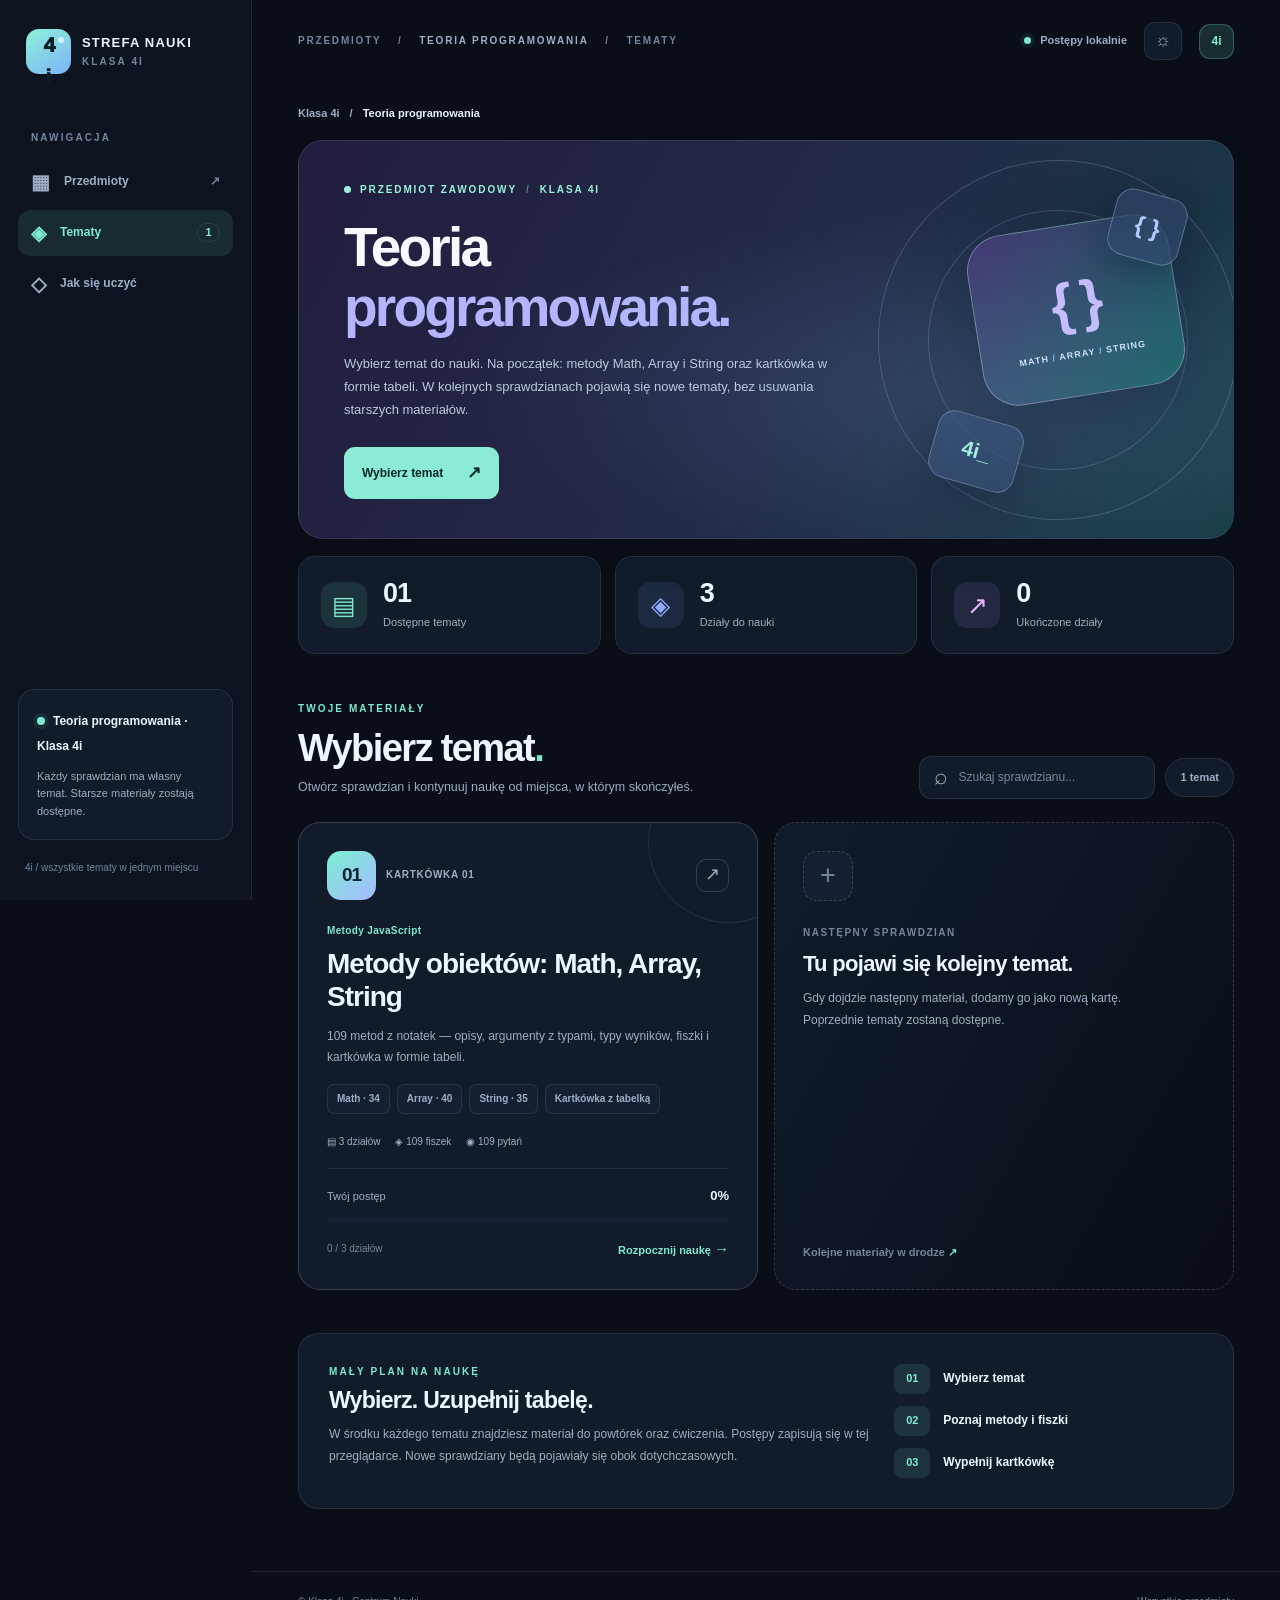
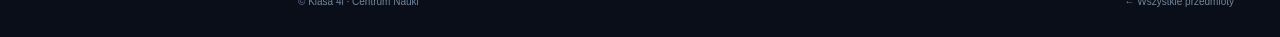
==== subjects/teoria-programowania/index.html @ 4101746d "Add files via upload" ====
<!doctype html>
<html lang="pl" data-theme="dark">
<head>
  <meta charset="utf-8">
  <meta name="viewport" content="width=device-width,initial-scale=1,viewport-fit=cover">
  <meta name="theme-color" content="#090e18">
  <meta name="description" content="Klasa 4i — Teoria programowania. Wybierz temat sprawdzianu, przerabiaj lekcje i ćwicz z fiszkami.">
  <meta property="og:title" content="Teoria programowania — Tematy · Klasa 4i">
  <link rel="icon" href="../../assets/icon.svg" type="image/svg+xml">
  <link rel="manifest" href="../../manifest.webmanifest">
  <link rel="stylesheet" href="../../css/portal.css">
  <link rel="stylesheet" href="css/topics.css">
  <script src="tematy.js" defer></script>
  <script src="js/topics.js" defer></script>
  <title>Teoria programowania — wybór tematu | Klasa 4i</title>
</head>
<body>
<a class="skip-link" href="#main">Przejdź do tematów</a>
<div class="shell">
  <aside class="sidebar" aria-label="Nawigacja">
    <a class="identity" href="../../index.html" aria-label="Klasa 4i — strona główna">
      <span class="identity-logo">4<span>i</span><span class="logo-spot"></span></span>
      <span class="identity-name">STREFA NAUKI<small>KLASA 4I</small></span>
    </a>
    <div class="nav-label">NAWIGACJA</div>
    <nav class="menu" aria-label="Menu przedmiotu">
      <a class="menu-link" href="../../index.html"><span aria-hidden="true">▦</span> Przedmioty <span class="nav-arrow" aria-hidden="true">↗</span></a>
      <a class="menu-link active" href="index.html" aria-current="page"><span aria-hidden="true">◈</span> Tematy <span class="menu-count" id="navTopicCount">1</span></a>
      <a class="menu-link" href="#jak-to-dziala"><span aria-hidden="true">◇</span> Jak się uczyć</a>
    </nav>
    <div class="sidebar-bottom">
      <div class="sidebar-note"><span class="status-dot"></span><strong>Teoria programowania · Klasa 4i</strong><p>Każdy sprawdzian ma własny temat. Starsze materiały zostają dostępne.</p></div>
      <span class="sidebar-copy">4i / wszystkie tematy w jednym miejscu</span>
    </div>
  </aside>
  <div class="main-col">
    <header class="topbar">
      <div class="top-path"><a href="../../index.html">PRZEDMIOTY</a> <span>/</span> <strong>TEORIA PROGRAMOWANIA</strong> <span>/</span> TEMATY</div>
      <div class="top-controls"><span class="live-indicator"><span></span> Postępy lokalnie</span><button id="themeToggle" class="icon-button" type="button" title="Zmień motyw" aria-label="Zmień motyw">☼</button><div class="top-avatar" aria-label="Klasa 4i">4i</div></div>
    </header>
    <main id="main" class="container topics-container">
      <nav class="breadcrumbs" aria-label="Ścieżka"><a href="../../index.html">Klasa 4i</a><span aria-hidden="true">/</span><span>Teoria programowania</span></nav>
      <section class="topics-hero" aria-labelledby="heroTitle">
        <div class="hero-info">
          <div class="topic-eyebrow"><span class="topic-pulse"></span> PRZEDMIOT ZAWODOWY <span class="hero-sep">/</span> KLASA 4I</div>
          <h1 id="heroTitle">Teoria<br><em>programowania.</em></h1>
          <p>Wybierz temat do nauki. Na początek: metody Math, Array i String oraz kartkówka w formie tabeli. W kolejnych sprawdzianach pojawią się nowe tematy, bez usuwania starszych materiałów.</p>
          <a class="hero-action" href="#tematy">Wybierz temat <span aria-hidden="true">↗</span></a>
        </div>
        <div class="topic-illustration" aria-hidden="true"><div class="topic-orbit orbit-a"></div><div class="topic-orbit orbit-b"></div><div class="topic-illustration-main">{ }<span>MATH <b>/</b> ARRAY <b>/</b> STRING</span></div><div class="topic-floating topic-floating-top">{ }</div><div class="topic-floating topic-floating-bottom">4i_</div></div>
      </section>
      <section class="topics-summary" aria-label="Podsumowanie materiałów">
        <div class="summary-cell"><span class="summary-icon">▤</span><div><strong id="topicTotal">1</strong><small>Dostępne tematy</small></div></div>
        <div class="summary-cell"><span class="summary-icon">◈</span><div><strong id="lessonTotal">3</strong><small>Działy do nauki</small></div></div>
        <div class="summary-cell"><span class="summary-icon">↗</span><div><strong id="completedTotal">0</strong><small>Ukończone działy</small></div></div>
      </section>
      <section id="tematy" class="topic-library" aria-labelledby="topicsTitle">
        <div class="topic-section-top">
          <div><div class="section-eyebrow">TWOJE MATERIAŁY</div><h2 id="topicsTitle">Wybierz temat<span class="heading-dot">.</span></h2><p>Otwórz sprawdzian i kontynuuj naukę od miejsca, w którym skończyłeś.</p></div>
          <div class="topics-tools"><label class="topic-search"><span aria-hidden="true">⌕</span><span class="sr-only">Wyszukaj temat</span><input type="search" id="topicSearch" autocomplete="off" placeholder="Szukaj sprawdzianu..." aria-label="Szukaj tematu"></label><span id="topicCount" class="topic-count">1 temat</span></div>
        </div>
        <div id="topicGrid" class="topic-grid" aria-live="polite"></div>
        <p id="topicEmpty" class="topic-empty" hidden>Nie znaleziono takiego tematu. Sprawdź pisownię lub wpisz inne słowo.</p>
      </section>
      <section id="jak-to-dziala" class="topic-help" aria-label="Jak korzystać"><div><div class="section-eyebrow">MAŁY PLAN NA NAUKĘ</div><h2>Wybierz. Uzupełnij tabelę.</h2><p>W środku każdego tematu znajdziesz materiał do powtórek oraz ćwiczenia. Postępy zapisują się w tej przeglądarce. Nowe sprawdziany będą pojawiały się obok dotychczasowych.</p></div><div class="topic-steps"><span><b>01</b> Wybierz temat</span><span><b>02</b> Poznaj metody i fiszki</span><span><b>03</b> Wypełnij kartkówkę</span></div></section>
    </main>
    <footer class="footer"><span>© Klasa 4i · Centrum Nauki</span><span><a href="../../index.html">← Wszystkie przedmioty</a></span></footer>
  </div>
</div>
<noscript><p class="topics-noscript">Aby zobaczyć tematy, włącz JavaScript w przeglądarce.</p></noscript>
</body>
</html>
---- css/portal.css ----
:root{color-scheme:dark;--bg:#090e18;--sidebar:#0d1420;--panel:#111b2a;--panel2:#142032;--border:#ffffff16;--strong-border:#ffffff27;--text:#edf6ff;--muted:#9daec5;--quiet:#73869e;--mint:#7ee9cd;--blue:#91a9ff;--ink:#091c1a;--shadow:0 24px 60px #00000028}
[data-theme=light]{color-scheme:light;--bg:#f4f8fc;--sidebar:#fff;--panel:#fff;--panel2:#f4f7fc;--border:#1d3e561a;--strong-border:#1d3e5633;--text:#19283c;--muted:#64758a;--quiet:#7b8da0;--mint:#087e68;--blue:#556ccb;--ink:#fff;--shadow:0 20px 55px #35577918}
*{box-sizing:border-box}html{scroll-behavior:smooth}body{margin:0;font-family:Inter,ui-sans-serif,-apple-system,BlinkMacSystemFont,"Segoe UI",sans-serif;background:var(--bg);color:var(--text);line-height:1.55}a{color:inherit;text-decoration:none}button,input{font:inherit}button{cursor:pointer}button:focus-visible,a:focus-visible,input:focus-visible{outline:3px solid var(--mint);outline-offset:3px}::selection{background:#63dbb26b}.sr-only{position:absolute;width:1px;height:1px;margin:-1px;padding:0;overflow:hidden;clip:rect(0 0 0 0);white-space:nowrap;border:0}.skip-link{position:absolute;left:10px;top:-100px;z-index:200;background:var(--mint);color:var(--ink);padding:10px;border-radius:9px}.skip-link:focus{top:10px}
.shell{min-height:100vh}.sidebar{position:fixed;z-index:20;left:0;top:0;bottom:0;width:252px;display:flex;flex-direction:column;padding:29px 18px 25px;background:var(--sidebar);border-right:1px solid var(--border)}.identity{display:flex;gap:11px;align-items:center;padding:0 8px 30px}.identity-logo{height:45px;width:45px;background:linear-gradient(145deg,#8df2d8,#7db3f7);display:grid;place-items:center;position:relative;border-radius:13px;color:#0a1d25;font-size:21px;font-weight:950;letter-spacing:-1.7px;flex-shrink:0}.identity-logo>span:first-child{font-size:20px;margin-left:-2px}.logo-spot{position:absolute;width:6px;height:6px;border-radius:50%;right:7px;top:8px;background:#ffffffad}.identity-name{font-size:13px;font-weight:900;line-height:1.2;letter-spacing:1.2px}.identity-name small{display:block;margin-top:6px;font-size:10px;font-weight:780;color:var(--quiet);letter-spacing:2.1px}.nav-label,.section-eyebrow{color:var(--quiet);font-size:10px;font-weight:850;letter-spacing:2.1px}.nav-label{margin:26px 13px 13px}.menu{display:grid;gap:5px}.menu-link{display:flex;gap:14px;align-items:center;padding:13px;border-radius:12px;font-size:12px;font-weight:750;color:var(--muted);transition:background .15s,color .15s}.menu-link>span:first-child{font-size:20px;line-height:1}.menu-link:hover{background:var(--panel2);color:var(--text)}.menu-link.active{background:#74e5cb1a;color:var(--mint)}.menu-count{margin-left:auto;font-size:11px;border:1px solid var(--border);border-radius:99px;min-width:23px;text-align:center}.sidebar-bottom{margin-top:auto}.sidebar-note{border-radius:16px;border:1px solid var(--border);padding:18px;background:var(--panel)}.status-dot{width:8px;height:8px;border-radius:50%;background:var(--mint);display:inline-block;margin-right:8px;box-shadow:0 0 0 4px #65e2bf15}.sidebar-note strong{font-size:12px}.sidebar-note p{font-size:11px;line-height:1.6;color:var(--muted);margin:10px 0 0}.sidebar-copy{display:block;font-size:10px;color:var(--quiet);padding:20px 7px 0}.main-col{margin-left:252px;min-height:100vh;display:flex;flex-direction:column}.topbar{height:82px;display:flex;align-items:center;justify-content:space-between;gap:16px;padding:0 46px;max-width:1670px;width:100%;margin:0 auto}.top-path{font-size:10px;letter-spacing:1.8px;color:var(--quiet);font-weight:800}.top-path span{padding:0 12px;color:var(--quiet)}.top-path strong{color:var(--muted)}.top-controls{display:flex;align-items:center;gap:17px}.live-indicator{display:flex;align-items:center;gap:9px;font-size:11px;color:var(--muted);font-weight:650}.live-indicator>span{width:7px;height:7px;background:var(--mint);border-radius:100%;box-shadow:0 0 0 4px #65e2bf14}.icon-button{height:38px;width:38px;border:1px solid var(--border);border-radius:11px;background:var(--panel);color:var(--muted);font-size:18px}.icon-button:hover{color:var(--text);border-color:var(--strong-border)}.top-avatar{height:35px;width:35px;border-radius:11px;display:grid;place-items:center;background:#79e5c326;border:1px solid #79e5c344;color:var(--mint);font-size:12px;font-weight:900}.container{width:100%;max-width:1670px;padding:10px 46px 75px;margin:0 auto;flex:1}.welcome{min-height:352px;position:relative;overflow:hidden;display:grid;grid-template-columns:1.2fr .85fr;gap:12px;border:1px solid #b0c5e324;border-radius:25px;background:linear-gradient(115deg,#142736 0%,#17283e 54%,#292d54 100%);box-shadow:0 15px 45px #00000010}.welcome:before{content:'';position:absolute;inset:0;pointer-events:none;background:radial-gradient(ellipse at 76% 70%,#88a7f123,transparent 47%)}.welcome-copy{position:relative;z-index:2;padding:45px 48px 43px}.eyebrow{color:#9df6de;font-size:10px;font-weight:850;letter-spacing:2.3px;display:flex;gap:9px;align-items:center}.eyebrow-dash{height:6px;width:6px;border-radius:50%;background:#98f4dc}.eyebrow-version{color:#a0aec9a8}.welcome h1{font-size:clamp(42px,5vw,68px);line-height:1.06;letter-spacing:-3.6px;margin:18px 0 16px;font-weight:900;color:#f4faff}.welcome h1>span:first-child{color:#9df2d9}.wave{color:#95b1fc;font-size:.5em;vertical-align:top;display:inline-block;transform:rotate(-14deg);margin-left:1px}.welcome p{font-size:14px;color:#b7c8da;max-width:455px;line-height:1.8;margin:0 0 27px}.primary-link{padding:13px 18px;display:inline-flex;gap:18px;align-items:center;border-radius:11px;background:#8cebd3;color:#092521;font-size:12px;font-weight:850;transition:transform .15s,background .15s}.primary-link:hover{transform:translateY(-2px);background:#b1f8e4}.primary-link span{font-size:18px}.welcome-art{position:relative;min-height:280px}.art-orbit{position:absolute;border:1px solid #c9e0ff2d;border-radius:50%;left:50%;top:50%;transform:translate(-50%,-50%) rotate(-18deg)}.orbit-one{width:385px;height:385px}.orbit-two{width:275px;height:275px}.art-tile{position:absolute;display:grid;place-items:center;border:1px solid #d8e2ff38;box-shadow:0 26px 50px #06122052;backdrop-filter:blur(12px);font-weight:900}.tile-mid{width:181px;height:181px;left:40%;top:18%;border-radius:38px;transform:rotate(-12deg);background:linear-gradient(135deg,#1a5b62bb,#393c77dd);font-size:73px;letter-spacing:-12px;color:#adffdf}.tile-mid span{color:#adc5fe}.tile-top{height:73px;width:90px;right:15%;top:12%;background:#28415ec9;border-radius:22px;transform:rotate(13deg);color:#9abafa;font-size:25px}.tile-bottom{height:86px;width:111px;left:15%;bottom:17%;background:#25365dcf;border-radius:22px;transform:rotate(18deg);color:#abf6df;font-size:27px}.art-spark{position:absolute;color:#a8fbdc}.spark-one{right:13%;bottom:21%;font-size:32px}.spark-two{left:12%;top:15%;font-size:22px;color:#b1c2ff}.overview{display:grid;grid-template-columns:repeat(3,minmax(0,1fr));gap:14px;margin-top:19px}.overview-card{display:flex;gap:17px;align-items:center;min-height:100px;background:var(--panel);border:1px solid var(--border);border-radius:17px;padding:18px 22px}.overview-icon{height:46px;width:46px;display:grid;place-items:center;font-size:25px;font-weight:750;border-radius:12px;flex-shrink:0}.icon-1{color:var(--mint);background:#66e3c41b}.icon-2{color:var(--blue);background:#8b9ffe1a}.icon-3{color:#e8b9ff;background:#c79afe19}.overview-card strong{display:block;font-size:27px;font-weight:900;line-height:1.1;letter-spacing:-1px}.overview-card small{display:block;color:var(--muted);font-size:11px;margin-top:7px}.subjects-section{padding-top:54px;scroll-margin-top:22px}.section-top{display:flex;gap:20px;align-items:flex-end;justify-content:space-between;margin-bottom:24px}.section-eyebrow{color:var(--mint)}.section-top h2,.help h2{font-size:clamp(27px,2.7vw,35px);font-weight:880;line-height:1.2;letter-spacing:-1.4px;margin:9px 0 8px}.heading-dot{color:var(--mint)}.section-top p{color:var(--muted);margin:0;font-size:13px}.section-tools{display:flex;align-items:center;gap:11px}.search-box{display:flex;align-items:center;gap:8px;border:1px solid var(--border);background:var(--panel);border-radius:12px;padding:0 13px;height:43px;min-width:242px}.search-box:focus-within{border-color:var(--mint)}.search-box>span:not(.sr-only){font-size:24px;color:var(--muted);line-height:1}.search-box input{width:100%;background:transparent;border:0;outline:0;color:var(--text);font-size:12px}.search-box input:focus-visible{outline:0}.search-box input::placeholder{color:var(--quiet)}.count-pill{white-space:nowrap;font-size:11px;font-weight:780;color:var(--muted);padding:10px 13px;background:var(--panel);border:1px solid var(--border);border-radius:99px}.subjects-grid{display:grid;grid-template-columns:repeat(2,minmax(0,1fr));gap:17px}.subject-card{border:1px solid var(--strong-border);background:var(--panel);padding:27px;min-height:350px;border-radius:21px;display:flex;flex-direction:column;transition:transform .18s,border-color .18s,box-shadow .18s;position:relative;overflow:hidden}.subject-card:before{content:'';position:absolute;height:110px;width:110px;right:-38px;top:-45px;border:1px solid #69ead62d;border-radius:50%;pointer-events:none}.subject-card:hover{transform:translateY(-3px);border-color:var(--mint);box-shadow:var(--shadow)}.subject-head{display:flex;align-items:center;gap:11px}.subject-icon{height:51px;width:53px;display:grid;place-items:center;border-radius:15px;background:linear-gradient(135deg,#72eed4,#a5b9ff);font-size:20px;font-weight:950;color:#0d2230;letter-spacing:-2px}.subject-type{font-size:10px;color:var(--muted);font-weight:800;letter-spacing:.3px}.subject-arrow{margin-left:auto;width:30px;height:30px;display:grid;place-items:center;border:1px solid var(--strong-border);border-radius:10px;font-size:17px;color:var(--muted);transition:background .15s}.subject-card:hover .subject-arrow{color:var(--ink);background:var(--mint)}.subject-card h3{font-size:23px;letter-spacing:-.8px;line-height:1.25;margin:20px 0 8px}.subject-desc{font-size:12px;line-height:1.7;max-width:520px;color:var(--muted);margin:0 0 18px}.subject-tags{display:flex;flex-wrap:wrap;gap:7px}.subject-tags span{padding:5px 9px;border:1px solid var(--border);border-radius:6px;color:var(--muted);font-size:10px;font-weight:730;background:var(--panel2)}.subject-break{height:1px;background:var(--border);margin:auto 0 16px;margin-top:28px}.subject-progress{display:flex;align-items:center;justify-content:space-between;font-size:11px;color:var(--muted)}.subject-progress strong{color:var(--text);font-size:13px}.subject-meter{height:6px;background:var(--panel2);border-radius:8px;overflow:hidden;margin:12px 0}.subject-meter span{display:block;height:100%;background:linear-gradient(90deg,var(--mint),var(--blue));border-radius:8px}.subject-foot{display:flex;justify-content:space-between;align-items:center;gap:8px;color:var(--quiet);font-size:10px}.subject-open{color:var(--mint);font-size:11px;font-weight:850;white-space:nowrap}.subject-open span{font-size:15px}.coming-card{border:1px dashed var(--strong-border);background:linear-gradient(115deg,var(--panel),var(--bg));padding:27px;min-height:350px;border-radius:21px;display:flex;align-items:flex-start;flex-direction:column}.coming-plus{height:52px;width:52px;border-radius:15px;display:grid;place-items:center;background:var(--panel2);border:1px dashed var(--strong-border);font-size:29px;color:var(--quiet);font-weight:200}.coming-pill{font-size:9px;letter-spacing:1.7px;color:var(--quiet);font-weight:850;margin-top:22px}.coming-card h3{font-size:21px;letter-spacing:-.7px;margin:9px 0 7px}.coming-card p{color:var(--muted);font-size:12px;line-height:1.8;max-width:310px;margin:0}.coming-bottom{font-size:11px;color:var(--quiet);font-weight:750;margin-top:auto;display:flex;gap:13px;align-items:center}.coming-dashes{letter-spacing:2px;color:var(--mint)}.empty-search{border-radius:15px;padding:25px;border:1px solid var(--border);color:var(--muted);font-size:13px}.help{border:1px solid var(--border);border-radius:19px;display:grid;grid-template-columns:1.25fr .85fr;gap:20px;margin-top:42px;padding:30px;background:var(--panel)}.help h2{font-size:23px;margin-top:8px}.help h2 span{color:var(--mint)}.help p{font-size:12px;color:var(--muted);max-width:550px;margin:8px 0 0;line-height:1.85}.help-steps{display:grid;align-content:center;gap:13px}.help-steps>div{display:flex;align-items:center;gap:14px;font-size:12px;font-weight:700}.help-steps b{height:29px;width:34px;border-radius:7px;background:#7defd21b;display:grid;place-items:center;color:var(--mint);font-size:11px}.footer{max-width:1670px;width:100%;margin:0 auto;padding:22px 46px 28px;border-top:1px solid var(--border);color:var(--quiet);font-size:10px;display:flex;justify-content:space-between;gap:15px}
@media(max-width:1150px){.sidebar{width:214px}.main-col{margin-left:214px}.container{padding-left:28px;padding-right:28px}.topbar,.footer{padding-left:28px;padding-right:28px}.welcome-copy{padding:40px 35px}.welcome-art{transform:scale(.9);transform-origin:center}.subject-card,.coming-card{padding:22px}.subject-foot{flex-wrap:wrap}}
@media(max-width:820px){.sidebar{position:static;width:auto;height:auto;padding:14px 23px;border-right:0;border-bottom:1px solid var(--border)}.identity{padding:0}.identity-logo{height:40px;width:40px}.nav-label,.menu,.sidebar-bottom{display:none}.main-col{margin-left:0}.topbar{height:60px;padding:0 22px}.container{padding:15px 22px 56px}.welcome{min-height:300px}.welcome-copy{padding:33px}.welcome-art{transform:scale(.77)}.overview-card{padding:13px;min-height:90px}.overview-icon{width:38px;height:38px}.subjects-section{padding-top:39px}.footer{padding:18px 22px}}
@media(max-width:650px){.top-path{font-size:9px}.live-indicator{display:none}.welcome{display:block;min-height:315px}.welcome-copy{padding:35px 25px;max-width:430px}.welcome h1{font-size:51px}.welcome p{font-size:13px;position:relative;z-index:3}.welcome-art{position:absolute;right:-125px;top:15px;height:290px;width:290px;opacity:.24;transform:scale(.7)}.overview{grid-template-columns:repeat(3,minmax(0,1fr));gap:8px;margin-top:11px}.overview-card{display:block;padding:12px;min-height:116px}.overview-icon{width:31px;height:31px;font-size:19px;margin-bottom:8px}.overview-card strong{font-size:22px}.overview-card small{font-size:10px;line-height:1.35}.section-top{display:block}.section-tools{margin-top:21px}.search-box{flex:1;min-width:0}.subjects-grid{grid-template-columns:1fr}.subject-card,.coming-card{min-height:320px}.help{grid-template-columns:1fr;padding:23px}.help-steps{grid-template-columns:1fr;gap:9px}.footer{display:block}.footer span{display:block;margin:6px 0}}
@media(max-width:380px){.container{padding-left:14px;padding-right:14px}.topbar{padding:0 14px}.welcome-copy{padding:28px 20px}.welcome h1{font-size:46px}.overview-card{padding:9px}.count-pill{display:none}}
@media(prefers-reduced-motion:reduce){html{scroll-behavior:auto}*,*::before,*::after{animation-duration:.01ms!important;transition-duration:.01ms!important}}

/* Drugi przedmiot — osobny akcent bez zmian w starym kursie */
.subject-violet .subject-icon{background:linear-gradient(140deg,#bab0ff,#76decc)}
.subject-violet:before{border-color:#a6a2ff36}
.subject-violet:hover{border-color:#aaa6ff}
.subject-violet .subject-open{color:#b9b2ff}
.subject-violet .subject-meter span{background:linear-gradient(90deg,#b9abff,#8be9d4)}
---- subjects/teoria-programowania/css/topics.css ----
/* Widok tematów przedmiotu — dziedziczy tokeny kolorów z css/portal.css */
.topbar a{color:inherit}.topbar a:hover{color:var(--mint)}
.topics-container{padding-bottom:62px}
.breadcrumbs{display:flex;gap:10px;align-items:center;min-height:35px;margin:4px 0 9px;color:var(--muted);font-size:11px;font-weight:700}
.breadcrumbs a{color:var(--muted)}.breadcrumbs a:hover{color:var(--mint)}.breadcrumbs>span:last-child{color:var(--text)}
.nav-arrow{margin-left:auto;color:var(--quiet)}
.topics-hero{min-height:329px;display:grid;grid-template-columns:1.25fr .75fr;position:relative;overflow:hidden;background:linear-gradient(118deg,#142937,#172a42 54%,#28284e);border:1px solid #b0c5e324;border-radius:25px;box-shadow:0 15px 45px #00000010}
.topics-hero:after{content:"";inset:0;position:absolute;pointer-events:none;background:radial-gradient(ellipse at 77% 63%,#9cc2ff28,transparent 54%)}
.hero-info{padding:41px 45px 39px;position:relative;z-index:2}
.topic-eyebrow{display:flex;align-items:center;gap:9px;font-size:10px;font-weight:850;letter-spacing:1.9px;color:#99f2da}
.topic-pulse{height:7px;width:7px;flex:none;background:#9df1dc;border-radius:50%}.hero-sep{opacity:.45}
.topics-hero h1{font-size:clamp(33px,4.3vw,60px);line-height:1.09;letter-spacing:-2.8px;margin:19px 0 15px;color:#f6faff;font-weight:900}
.topics-hero h1 em{font-style:normal;color:#9cf0d7}
.topics-hero p{font-size:13px;line-height:1.8;color:#bccbdc;max-width:530px;margin:0 0 25px}
.hero-action{display:inline-flex;align-items:center;justify-content:center;gap:24px;padding:13px 18px;background:#8cebd3;color:#0b2927;border-radius:11px;font-size:12px;font-weight:850;transition:background .18s,transform .18s}
.hero-action:hover{background:#b5fae5;transform:translateY(-2px)}.hero-action span{font-size:17px}
.topic-illustration{position:relative;min-height:290px}.topic-orbit{position:absolute;left:50%;top:50%;transform:translate(-50%,-50%) rotate(-16deg);border:1px solid #d4e3ff31;border-radius:50%}.orbit-a{width:360px;height:360px}.orbit-b{width:260px;height:260px}
.topic-illustration-main{position:absolute;left:26%;top:21%;display:flex;flex-direction:column;align-items:center;justify-content:center;width:204px;height:172px;border-radius:36px;transform:rotate(-9deg);border:1px solid #e3ecff58;background:linear-gradient(140deg,#195e62ce,#313a79da);color:#9cffdd;font-size:52px;letter-spacing:-4px;font-weight:900;box-shadow:0 20px 65px #050d2473}
.topic-illustration-main span{font-size:11px;letter-spacing:1px;color:#d4e3fa;margin-top:1px}.topic-illustration-main b{color:#91b5ff}
.topic-floating{position:absolute;border:1px solid #d7e7ff49;border-radius:17px;display:grid;place-items:center;font-weight:900;color:#b6c9ff;box-shadow:0 16px 35px #03112455;background:#2c4367c2}.topic-floating-top{top:13%;right:14%;width:73px;height:68px;font-size:24px;transform:rotate(15deg)}.topic-floating-bottom{bottom:13%;left:14%;width:88px;height:69px;font-size:21px;color:#a2f2d9;transform:rotate(16deg)}
.topics-summary{display:grid;grid-template-columns:repeat(3,minmax(0,1fr));gap:14px;margin-top:17px}
.summary-cell{display:flex;align-items:center;gap:16px;background:var(--panel);border:1px solid var(--border);border-radius:17px;padding:20px 22px;min-height:98px}.summary-icon{flex:none;display:grid;place-items:center;height:46px;width:46px;color:var(--mint);background:#7deec71d;border-radius:13px;font-size:25px}.summary-cell:nth-child(2) .summary-icon{color:var(--blue);background:#819cfc1b}.summary-cell:nth-child(3) .summary-icon{color:#e6b8ff;background:#c89aff1a}.summary-cell strong{display:block;font-size:27px;letter-spacing:-1px;line-height:1.1}.summary-cell small{display:block;margin-top:6px;color:var(--muted);font-size:11px}
.topic-library{scroll-margin-top:22px;padding-top:47px}
.topic-section-top{display:flex;align-items:flex-end;justify-content:space-between;gap:20px;margin-bottom:23px}.topic-section-top h2{font-size:clamp(28px,3vw,38px);line-height:1.18;letter-spacing:-1.6px;font-weight:900;margin:9px 0 7px}.topic-section-top p{color:var(--muted);font-size:12.5px;line-height:1.7;margin:0}.topics-tools{display:flex;gap:10px;align-items:center}.topic-search{height:43px;min-width:236px;display:flex;align-items:center;gap:8px;padding:0 14px;background:var(--panel);border:1px solid var(--border);border-radius:12px}.topic-search:focus-within{border-color:var(--mint)}.topic-search>span:not(.sr-only){font-size:23px;color:var(--muted)}.topic-search input{border:0;outline:0;color:var(--text);background:none;width:100%;font-size:12px}.topic-search input::placeholder{color:var(--quiet)}.topic-count{font-size:11px;font-weight:760;border:1px solid var(--border);border-radius:100px;padding:10px 14px;color:var(--muted);background:var(--panel);white-space:nowrap}
.topic-grid{display:grid;grid-template-columns:repeat(2,minmax(0,1fr));gap:16px}
.topic-card{position:relative;border:1px solid var(--strong-border);background:var(--panel);padding:28px;border-radius:22px;min-height:418px;display:flex;flex-direction:column;overflow:hidden;transition:transform .18s,border-color .18s,box-shadow .18s}
.topic-card:before{content:"";position:absolute;pointer-events:none;top:-62px;right:-53px;width:160px;height:160px;border:1px solid #7ce8d321;border-radius:50%}
.topic-card:hover{transform:translateY(-3px);box-shadow:var(--shadow);border-color:var(--mint)}.topic-card:focus-visible,.topic-placeholder:focus-visible{outline:3px solid var(--mint);outline-offset:3px}
.topic-card-top{display:flex;gap:10px;align-items:center}.topic-index{width:49px;height:49px;display:grid;place-items:center;border-radius:14px;background:linear-gradient(140deg,#7cf0d1,#a4b9ff);color:#0c2530;font-weight:900;font-size:19px;letter-spacing:-1px}.topic-label{font-size:10px;font-weight:850;color:var(--muted);letter-spacing:.7px;text-transform:uppercase}.topic-arrow{display:grid;place-items:center;margin-left:auto;width:33px;height:33px;border:1px solid var(--strong-border);border-radius:10px;color:var(--muted);font-size:18px;transition:background .15s}.topic-card:hover .topic-arrow{background:var(--mint);color:var(--ink)}
.topic-category{margin-top:23px;font-size:10px;line-height:1.5;color:var(--mint);font-weight:800;letter-spacing:.35px}.topic-card h3{font-size:clamp(21px,2.2vw,28px);font-weight:880;letter-spacing:-1px;line-height:1.19;margin:9px 0 13px;max-width:500px}.topic-description{color:var(--muted);font-size:12px;line-height:1.75;max-width:530px;margin:0 0 16px}
.topic-tags{display:flex;flex-wrap:wrap;gap:7px}.topic-tags span{display:inline-flex;align-items:center;padding:6px 9px;border:1px solid var(--border);background:var(--panel2);border-radius:7px;color:var(--muted);font-size:10px;font-weight:700}
.topic-stats{display:flex;gap:15px;flex-wrap:wrap;color:var(--muted);font-size:10px;margin:20px 0 19px}.topic-card-bottom{margin-top:auto;padding-top:17px;border-top:1px solid var(--border)}.topic-progress-label{display:flex;justify-content:space-between;align-items:center;color:var(--muted);font-size:11px}.topic-progress-label strong{font-size:13px;color:var(--text)}.topic-meter{height:6px;background:var(--panel2);border-radius:10px;overflow:hidden;margin:11px 0 14px}.topic-meter span{display:block;height:100%;background:linear-gradient(90deg,var(--mint),var(--blue));border-radius:10px}.topic-card-foot{display:flex;align-items:center;justify-content:space-between;gap:10px;font-size:10px;color:var(--quiet)}.topic-card-foot strong{font-size:11px;color:var(--mint)}.topic-card-foot strong span{font-size:15px}
.topic-placeholder{min-height:418px;display:flex;flex-direction:column;align-items:flex-start;border:1px dashed var(--strong-border);background:linear-gradient(120deg,var(--panel),var(--bg));padding:28px;border-radius:22px}.placeholder-plus{width:50px;height:50px;display:grid;place-items:center;border:1px dashed var(--strong-border);background:var(--panel2);border-radius:14px;color:var(--quiet);font-size:27px;font-weight:300}.placeholder-eyebrow{margin-top:24px;color:var(--quiet);font-size:10px;font-weight:900;letter-spacing:1.5px}.topic-placeholder h3{font-size:22px;letter-spacing:-.7px;line-height:1.2;margin:11px 0 11px}.topic-placeholder p{font-size:12px;line-height:1.8;color:var(--muted);max-width:330px;margin:0}.placeholder-finish{margin-top:auto;color:var(--quiet);font-size:11px;font-weight:750}.placeholder-finish span{color:var(--mint)}.topic-empty{border:1px solid var(--border);padding:25px;border-radius:14px;color:var(--muted);font-size:12px}
.topic-help{display:grid;grid-template-columns:1.4fr .8fr;gap:25px;margin-top:43px;padding:30px;border:1px solid var(--border);border-radius:20px;background:var(--panel)}.topic-help h2{font-size:23px;line-height:1.2;letter-spacing:-.7px;margin:8px 0}.topic-help p{color:var(--muted);font-size:12px;line-height:1.85;max-width:600px;margin:0}.topic-steps{display:grid;gap:12px;align-content:center}.topic-steps span{font-size:12px;font-weight:700;display:flex;align-items:center;gap:13px}.topic-steps b{background:#78f3d31b;color:var(--mint);width:36px;height:30px;display:grid;place-items:center;border-radius:8px;font-size:11px}
.footer a:hover{color:var(--mint)}.topics-noscript{background:#19283b;color:white;padding:18px;position:fixed;bottom:20px;left:20px;right:20px;z-index:10;border-radius:12px}
@media(max-width:1100px){.topic-illustration-main{left:16%}.topic-floating-bottom{left:5%}}
@media(max-width:900px){.topics-hero{grid-template-columns:1.25fr .55fr}.topics-hero h1{font-size:clamp(33px,5vw,50px)}.hero-info{padding:32px}.topic-illustration{opacity:.75}.topic-illustration-main{left:-10%}.summary-cell{padding:16px;gap:12px}.topic-section-top{align-items:flex-start;flex-direction:column}.topics-tools{width:100%}.topic-search{flex:1}}
@media(max-width:650px){.topics-container{padding-left:19px;padding-right:19px}.breadcrumbs{margin-top:0}.topics-hero{display:block;min-height:330px}.hero-info{padding:32px 26px;max-width:540px}.topics-hero h1{font-size:clamp(35px,9vw,49px);letter-spacing:-2px}.topics-hero p{font-size:12px;position:relative;z-index:2}.topic-illustration{position:absolute;width:270px;height:270px;right:-140px;top:27px;opacity:.17;pointer-events:none}.topics-summary{gap:8px;margin-top:10px}.summary-cell{display:block;min-height:115px;padding:11px}.summary-icon{height:30px;width:30px;font-size:18px;margin-bottom:8px}.summary-cell strong{font-size:22px}.summary-cell small{font-size:10px;line-height:1.35}.topic-library{padding-top:39px}.topic-grid{grid-template-columns:1fr}.topic-card,.topic-placeholder{min-height:395px;padding:23px}.topic-help{grid-template-columns:1fr;padding:22px}.topic-help h2{font-size:21px}.topic-steps{gap:10px}}
@media(max-width:385px){.topics-container{padding-left:14px;padding-right:14px}.hero-info{padding:25px 19px}.topics-hero h1{font-size:34px}.topic-count{display:none}.topic-stats{gap:9px}.topic-card h3{font-size:23px}.topics-summary{gap:6px}.summary-cell{padding:9px}}
@media(prefers-reduced-motion:reduce){*{scroll-behavior:auto!important;transition-duration:.01ms!important}}

/* Kolory motywu dla teorii programowania */
.topics-hero{background:linear-gradient(119deg,#211d3e 0%,#222a46 55%,#153c45 100%)}
.topics-hero h1 em{color:#b5b4ff}
.topic-illustration-main{color:#c9bcff;background:linear-gradient(135deg,#483675d9,#11655ed8);font-size:57px}
.topic-illustration-main span{font-size:9px;letter-spacing:1.1px}
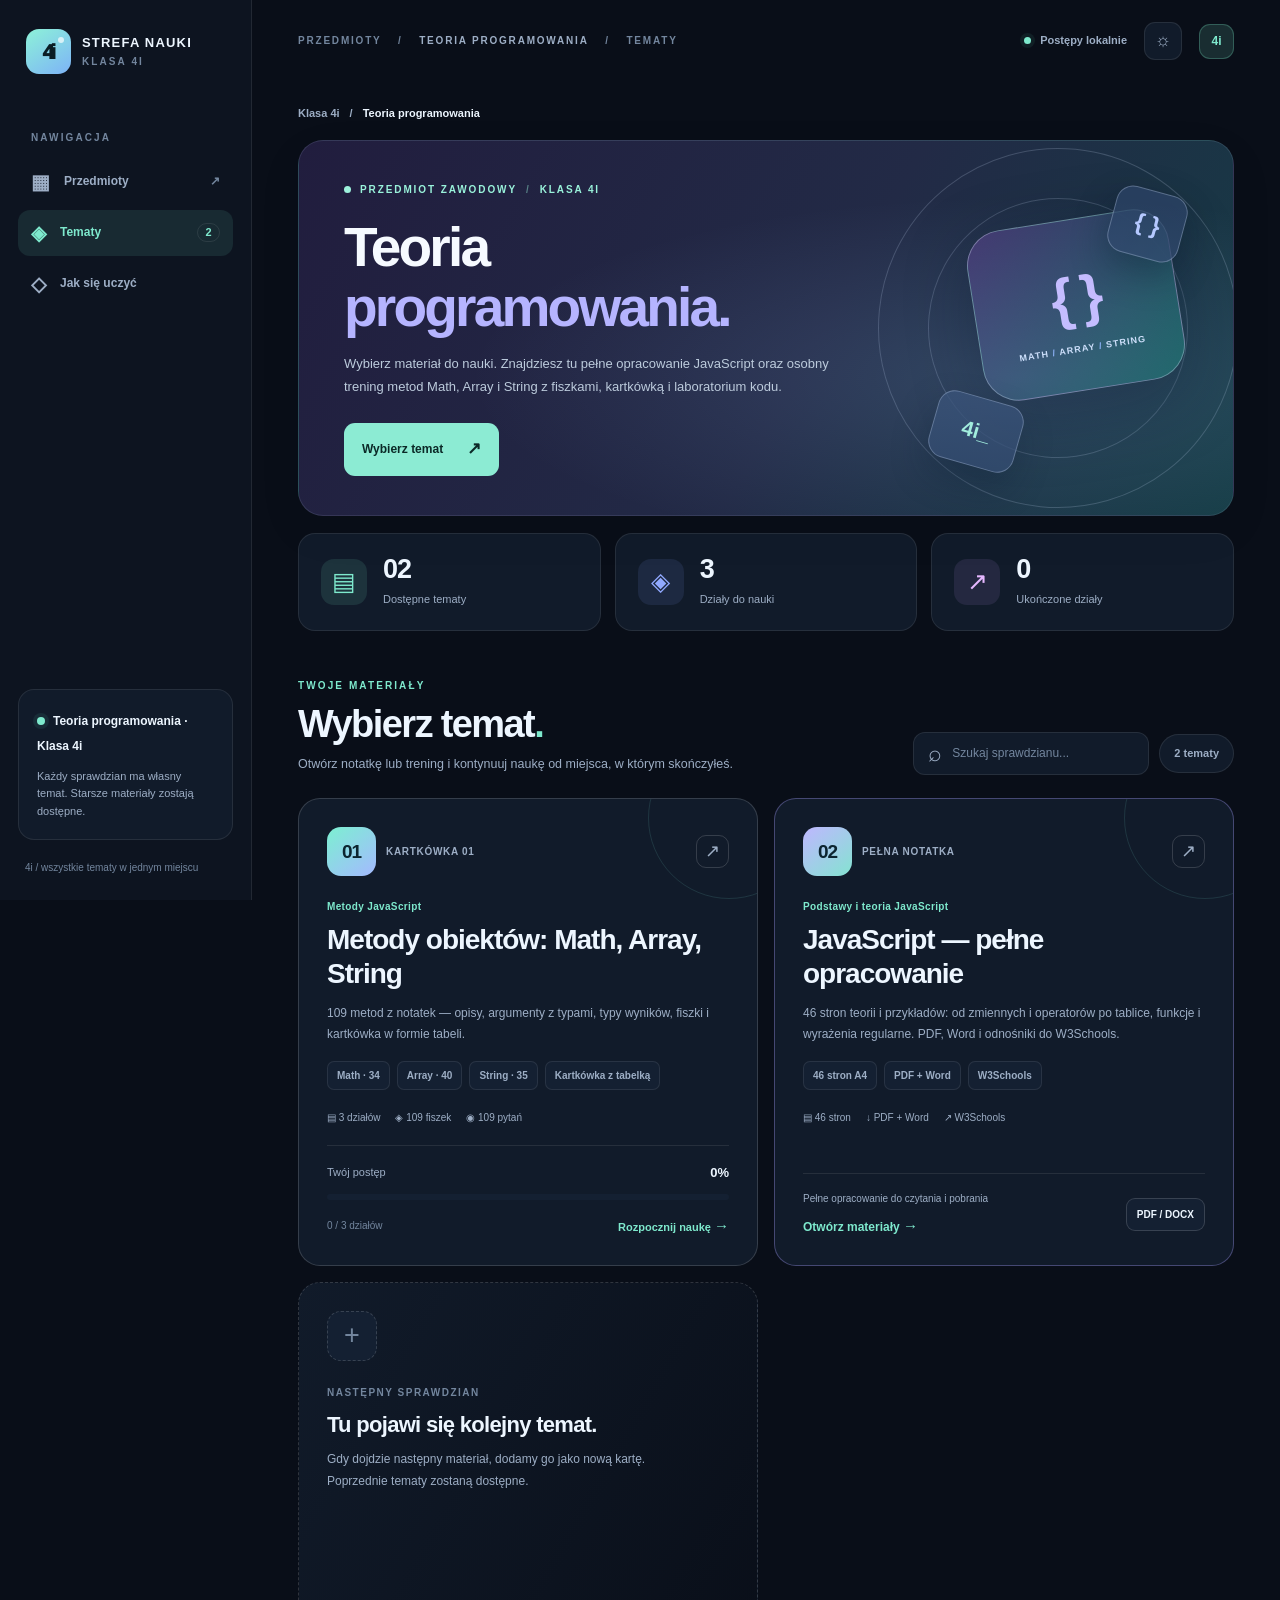
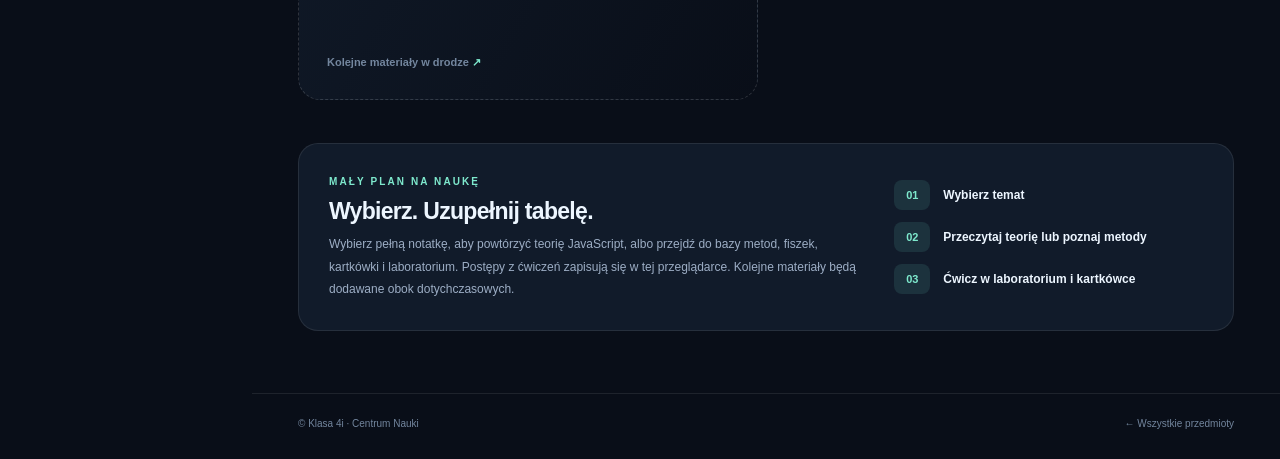
==== commit c4f202a8: "Add files via upload" ====
--- a/subjects/teoria-programowania/index.html
+++ b/subjects/teoria-programowania/index.html
@@ -44,7 +44,7 @@
         <div class="hero-info">
           <div class="topic-eyebrow"><span class="topic-pulse"></span> PRZEDMIOT ZAWODOWY <span class="hero-sep">/</span> KLASA 4I</div>
           <h1 id="heroTitle">Teoria<br><em>programowania.</em></h1>
-          <p>Wybierz temat do nauki. Na początek: metody Math, Array i String oraz kartkówka w formie tabeli. W kolejnych sprawdzianach pojawią się nowe tematy, bez usuwania starszych materiałów.</p>
+          <p>Wybierz materiał do nauki. Znajdziesz tu pełne opracowanie JavaScript oraz osobny trening metod Math, Array i String z fiszkami, kartkówką i laboratorium kodu.</p>
           <a class="hero-action" href="#tematy">Wybierz temat <span aria-hidden="true">↗</span></a>
         </div>
         <div class="topic-illustration" aria-hidden="true"><div class="topic-orbit orbit-a"></div><div class="topic-orbit orbit-b"></div><div class="topic-illustration-main">{ }<span>MATH <b>/</b> ARRAY <b>/</b> STRING</span></div><div class="topic-floating topic-floating-top">{ }</div><div class="topic-floating topic-floating-bottom">4i_</div></div>
@@ -56,13 +56,13 @@
       </section>
       <section id="tematy" class="topic-library" aria-labelledby="topicsTitle">
         <div class="topic-section-top">
-          <div><div class="section-eyebrow">TWOJE MATERIAŁY</div><h2 id="topicsTitle">Wybierz temat<span class="heading-dot">.</span></h2><p>Otwórz sprawdzian i kontynuuj naukę od miejsca, w którym skończyłeś.</p></div>
+          <div><div class="section-eyebrow">TWOJE MATERIAŁY</div><h2 id="topicsTitle">Wybierz temat<span class="heading-dot">.</span></h2><p>Otwórz notatkę lub trening i kontynuuj naukę od miejsca, w którym skończyłeś.</p></div>
           <div class="topics-tools"><label class="topic-search"><span aria-hidden="true">⌕</span><span class="sr-only">Wyszukaj temat</span><input type="search" id="topicSearch" autocomplete="off" placeholder="Szukaj sprawdzianu..." aria-label="Szukaj tematu"></label><span id="topicCount" class="topic-count">1 temat</span></div>
         </div>
         <div id="topicGrid" class="topic-grid" aria-live="polite"></div>
         <p id="topicEmpty" class="topic-empty" hidden>Nie znaleziono takiego tematu. Sprawdź pisownię lub wpisz inne słowo.</p>
       </section>
-      <section id="jak-to-dziala" class="topic-help" aria-label="Jak korzystać"><div><div class="section-eyebrow">MAŁY PLAN NA NAUKĘ</div><h2>Wybierz. Uzupełnij tabelę.</h2><p>W środku każdego tematu znajdziesz materiał do powtórek oraz ćwiczenia. Postępy zapisują się w tej przeglądarce. Nowe sprawdziany będą pojawiały się obok dotychczasowych.</p></div><div class="topic-steps"><span><b>01</b> Wybierz temat</span><span><b>02</b> Poznaj metody i fiszki</span><span><b>03</b> Wypełnij kartkówkę</span></div></section>
+      <section id="jak-to-dziala" class="topic-help" aria-label="Jak korzystać"><div><div class="section-eyebrow">MAŁY PLAN NA NAUKĘ</div><h2>Wybierz. Uzupełnij tabelę.</h2><p>Wybierz pełną notatkę, aby powtórzyć teorię JavaScript, albo przejdź do bazy metod, fiszek, kartkówki i laboratorium. Postępy z ćwiczeń zapisują się w tej przeglądarce. Kolejne materiały będą dodawane obok dotychczasowych.</p></div><div class="topic-steps"><span><b>01</b> Wybierz temat</span><span><b>02</b> Przeczytaj teorię lub poznaj metody</span><span><b>03</b> Ćwicz w laboratorium i kartkówce</span></div></section>
     </main>
     <footer class="footer"><span>© Klasa 4i · Centrum Nauki</span><span><a href="../../index.html">← Wszystkie przedmioty</a></span></footer>
   </div>
--- a/css/portal.css
+++ b/css/portal.css
@@ -2,7 +2,7 @@
 :root{color-scheme:dark;--bg:#090e18;--sidebar:#0d1420;--panel:#111b2a;--panel2:#142032;--border:#ffffff16;--strong-border:#ffffff27;--text:#edf6ff;--muted:#9daec5;--quiet:#73869e;--mint:#7ee9cd;--blue:#91a9ff;--ink:#091c1a;--shadow:0 24px 60px #00000028}
 [data-theme=light]{color-scheme:light;--bg:#f4f8fc;--sidebar:#fff;--panel:#fff;--panel2:#f4f7fc;--border:#1d3e561a;--strong-border:#1d3e5633;--text:#19283c;--muted:#64758a;--quiet:#7b8da0;--mint:#087e68;--blue:#556ccb;--ink:#fff;--shadow:0 20px 55px #35577918}
 *{box-sizing:border-box}html{scroll-behavior:smooth}body{margin:0;font-family:Inter,ui-sans-serif,-apple-system,BlinkMacSystemFont,"Segoe UI",sans-serif;background:var(--bg);color:var(--text);line-height:1.55}a{color:inherit;text-decoration:none}button,input{font:inherit}button{cursor:pointer}button:focus-visible,a:focus-visible,input:focus-visible{outline:3px solid var(--mint);outline-offset:3px}::selection{background:#63dbb26b}.sr-only{position:absolute;width:1px;height:1px;margin:-1px;padding:0;overflow:hidden;clip:rect(0 0 0 0);white-space:nowrap;border:0}.skip-link{position:absolute;left:10px;top:-100px;z-index:200;background:var(--mint);color:var(--ink);padding:10px;border-radius:9px}.skip-link:focus{top:10px}
-.shell{min-height:100vh}.sidebar{position:fixed;z-index:20;left:0;top:0;bottom:0;width:252px;display:flex;flex-direction:column;padding:29px 18px 25px;background:var(--sidebar);border-right:1px solid var(--border)}.identity{display:flex;gap:11px;align-items:center;padding:0 8px 30px}.identity-logo{height:45px;width:45px;background:linear-gradient(145deg,#8df2d8,#7db3f7);display:grid;place-items:center;position:relative;border-radius:13px;color:#0a1d25;font-size:21px;font-weight:950;letter-spacing:-1.7px;flex-shrink:0}.identity-logo>span:first-child{font-size:20px;margin-left:-2px}.logo-spot{position:absolute;width:6px;height:6px;border-radius:50%;right:7px;top:8px;background:#ffffffad}.identity-name{font-size:13px;font-weight:900;line-height:1.2;letter-spacing:1.2px}.identity-name small{display:block;margin-top:6px;font-size:10px;font-weight:780;color:var(--quiet);letter-spacing:2.1px}.nav-label,.section-eyebrow{color:var(--quiet);font-size:10px;font-weight:850;letter-spacing:2.1px}.nav-label{margin:26px 13px 13px}.menu{display:grid;gap:5px}.menu-link{display:flex;gap:14px;align-items:center;padding:13px;border-radius:12px;font-size:12px;font-weight:750;color:var(--muted);transition:background .15s,color .15s}.menu-link>span:first-child{font-size:20px;line-height:1}.menu-link:hover{background:var(--panel2);color:var(--text)}.menu-link.active{background:#74e5cb1a;color:var(--mint)}.menu-count{margin-left:auto;font-size:11px;border:1px solid var(--border);border-radius:99px;min-width:23px;text-align:center}.sidebar-bottom{margin-top:auto}.sidebar-note{border-radius:16px;border:1px solid var(--border);padding:18px;background:var(--panel)}.status-dot{width:8px;height:8px;border-radius:50%;background:var(--mint);display:inline-block;margin-right:8px;box-shadow:0 0 0 4px #65e2bf15}.sidebar-note strong{font-size:12px}.sidebar-note p{font-size:11px;line-height:1.6;color:var(--muted);margin:10px 0 0}.sidebar-copy{display:block;font-size:10px;color:var(--quiet);padding:20px 7px 0}.main-col{margin-left:252px;min-height:100vh;display:flex;flex-direction:column}.topbar{height:82px;display:flex;align-items:center;justify-content:space-between;gap:16px;padding:0 46px;max-width:1670px;width:100%;margin:0 auto}.top-path{font-size:10px;letter-spacing:1.8px;color:var(--quiet);font-weight:800}.top-path span{padding:0 12px;color:var(--quiet)}.top-path strong{color:var(--muted)}.top-controls{display:flex;align-items:center;gap:17px}.live-indicator{display:flex;align-items:center;gap:9px;font-size:11px;color:var(--muted);font-weight:650}.live-indicator>span{width:7px;height:7px;background:var(--mint);border-radius:100%;box-shadow:0 0 0 4px #65e2bf14}.icon-button{height:38px;width:38px;border:1px solid var(--border);border-radius:11px;background:var(--panel);color:var(--muted);font-size:18px}.icon-button:hover{color:var(--text);border-color:var(--strong-border)}.top-avatar{height:35px;width:35px;border-radius:11px;display:grid;place-items:center;background:#79e5c326;border:1px solid #79e5c344;color:var(--mint);font-size:12px;font-weight:900}.container{width:100%;max-width:1670px;padding:10px 46px 75px;margin:0 auto;flex:1}.welcome{min-height:352px;position:relative;overflow:hidden;display:grid;grid-template-columns:1.2fr .85fr;gap:12px;border:1px solid #b0c5e324;border-radius:25px;background:linear-gradient(115deg,#142736 0%,#17283e 54%,#292d54 100%);box-shadow:0 15px 45px #00000010}.welcome:before{content:'';position:absolute;inset:0;pointer-events:none;background:radial-gradient(ellipse at 76% 70%,#88a7f123,transparent 47%)}.welcome-copy{position:relative;z-index:2;padding:45px 48px 43px}.eyebrow{color:#9df6de;font-size:10px;font-weight:850;letter-spacing:2.3px;display:flex;gap:9px;align-items:center}.eyebrow-dash{height:6px;width:6px;border-radius:50%;background:#98f4dc}.eyebrow-version{color:#a0aec9a8}.welcome h1{font-size:clamp(42px,5vw,68px);line-height:1.06;letter-spacing:-3.6px;margin:18px 0 16px;font-weight:900;color:#f4faff}.welcome h1>span:first-child{color:#9df2d9}.wave{color:#95b1fc;font-size:.5em;vertical-align:top;display:inline-block;transform:rotate(-14deg);margin-left:1px}.welcome p{font-size:14px;color:#b7c8da;max-width:455px;line-height:1.8;margin:0 0 27px}.primary-link{padding:13px 18px;display:inline-flex;gap:18px;align-items:center;border-radius:11px;background:#8cebd3;color:#092521;font-size:12px;font-weight:850;transition:transform .15s,background .15s}.primary-link:hover{transform:translateY(-2px);background:#b1f8e4}.primary-link span{font-size:18px}.welcome-art{position:relative;min-height:280px}.art-orbit{position:absolute;border:1px solid #c9e0ff2d;border-radius:50%;left:50%;top:50%;transform:translate(-50%,-50%) rotate(-18deg)}.orbit-one{width:385px;height:385px}.orbit-two{width:275px;height:275px}.art-tile{position:absolute;display:grid;place-items:center;border:1px solid #d8e2ff38;box-shadow:0 26px 50px #06122052;backdrop-filter:blur(12px);font-weight:900}.tile-mid{width:181px;height:181px;left:40%;top:18%;border-radius:38px;transform:rotate(-12deg);background:linear-gradient(135deg,#1a5b62bb,#393c77dd);font-size:73px;letter-spacing:-12px;color:#adffdf}.tile-mid span{color:#adc5fe}.tile-top{height:73px;width:90px;right:15%;top:12%;background:#28415ec9;border-radius:22px;transform:rotate(13deg);color:#9abafa;font-size:25px}.tile-bottom{height:86px;width:111px;left:15%;bottom:17%;background:#25365dcf;border-radius:22px;transform:rotate(18deg);color:#abf6df;font-size:27px}.art-spark{position:absolute;color:#a8fbdc}.spark-one{right:13%;bottom:21%;font-size:32px}.spark-two{left:12%;top:15%;font-size:22px;color:#b1c2ff}.overview{display:grid;grid-template-columns:repeat(3,minmax(0,1fr));gap:14px;margin-top:19px}.overview-card{display:flex;gap:17px;align-items:center;min-height:100px;background:var(--panel);border:1px solid var(--border);border-radius:17px;padding:18px 22px}.overview-icon{height:46px;width:46px;display:grid;place-items:center;font-size:25px;font-weight:750;border-radius:12px;flex-shrink:0}.icon-1{color:var(--mint);background:#66e3c41b}.icon-2{color:var(--blue);background:#8b9ffe1a}.icon-3{color:#e8b9ff;background:#c79afe19}.overview-card strong{display:block;font-size:27px;font-weight:900;line-height:1.1;letter-spacing:-1px}.overview-card small{display:block;color:var(--muted);font-size:11px;margin-top:7px}.subjects-section{padding-top:54px;scroll-margin-top:22px}.section-top{display:flex;gap:20px;align-items:flex-end;justify-content:space-between;margin-bottom:24px}.section-eyebrow{color:var(--mint)}.section-top h2,.help h2{font-size:clamp(27px,2.7vw,35px);font-weight:880;line-height:1.2;letter-spacing:-1.4px;margin:9px 0 8px}.heading-dot{color:var(--mint)}.section-top p{color:var(--muted);margin:0;font-size:13px}.section-tools{display:flex;align-items:center;gap:11px}.search-box{display:flex;align-items:center;gap:8px;border:1px solid var(--border);background:var(--panel);border-radius:12px;padding:0 13px;height:43px;min-width:242px}.search-box:focus-within{border-color:var(--mint)}.search-box>span:not(.sr-only){font-size:24px;color:var(--muted);line-height:1}.search-box input{width:100%;background:transparent;border:0;outline:0;color:var(--text);font-size:12px}.search-box input:focus-visible{outline:0}.search-box input::placeholder{color:var(--quiet)}.count-pill{white-space:nowrap;font-size:11px;font-weight:780;color:var(--muted);padding:10px 13px;background:var(--panel);border:1px solid var(--border);border-radius:99px}.subjects-grid{display:grid;grid-template-columns:repeat(2,minmax(0,1fr));gap:17px}.subject-card{border:1px solid var(--strong-border);background:var(--panel);padding:27px;min-height:350px;border-radius:21px;display:flex;flex-direction:column;transition:transform .18s,border-color .18s,box-shadow .18s;position:relative;overflow:hidden}.subject-card:before{content:'';position:absolute;height:110px;width:110px;right:-38px;top:-45px;border:1px solid #69ead62d;border-radius:50%;pointer-events:none}.subject-card:hover{transform:translateY(-3px);border-color:var(--mint);box-shadow:var(--shadow)}.subject-head{display:flex;align-items:center;gap:11px}.subject-icon{height:51px;width:53px;display:grid;place-items:center;border-radius:15px;background:linear-gradient(135deg,#72eed4,#a5b9ff);font-size:20px;font-weight:950;color:#0d2230;letter-spacing:-2px}.subject-type{font-size:10px;color:var(--muted);font-weight:800;letter-spacing:.3px}.subject-arrow{margin-left:auto;width:30px;height:30px;display:grid;place-items:center;border:1px solid var(--strong-border);border-radius:10px;font-size:17px;color:var(--muted);transition:background .15s}.subject-card:hover .subject-arrow{color:var(--ink);background:var(--mint)}.subject-card h3{font-size:23px;letter-spacing:-.8px;line-height:1.25;margin:20px 0 8px}.subject-desc{font-size:12px;line-height:1.7;max-width:520px;color:var(--muted);margin:0 0 18px}.subject-tags{display:flex;flex-wrap:wrap;gap:7px}.subject-tags span{padding:5px 9px;border:1px solid var(--border);border-radius:6px;color:var(--muted);font-size:10px;font-weight:730;background:var(--panel2)}.subject-break{height:1px;background:var(--border);margin:auto 0 16px;margin-top:28px}.subject-progress{display:flex;align-items:center;justify-content:space-between;font-size:11px;color:var(--muted)}.subject-progress strong{color:var(--text);font-size:13px}.subject-meter{height:6px;background:var(--panel2);border-radius:8px;overflow:hidden;margin:12px 0}.subject-meter span{display:block;height:100%;background:linear-gradient(90deg,var(--mint),var(--blue));border-radius:8px}.subject-foot{display:flex;justify-content:space-between;align-items:center;gap:8px;color:var(--quiet);font-size:10px}.subject-open{color:var(--mint);font-size:11px;font-weight:850;white-space:nowrap}.subject-open span{font-size:15px}.coming-card{border:1px dashed var(--strong-border);background:linear-gradient(115deg,var(--panel),var(--bg));padding:27px;min-height:350px;border-radius:21px;display:flex;align-items:flex-start;flex-direction:column}.coming-plus{height:52px;width:52px;border-radius:15px;display:grid;place-items:center;background:var(--panel2);border:1px dashed var(--strong-border);font-size:29px;color:var(--quiet);font-weight:200}.coming-pill{font-size:9px;letter-spacing:1.7px;color:var(--quiet);font-weight:850;margin-top:22px}.coming-card h3{font-size:21px;letter-spacing:-.7px;margin:9px 0 7px}.coming-card p{color:var(--muted);font-size:12px;line-height:1.8;max-width:310px;margin:0}.coming-bottom{font-size:11px;color:var(--quiet);font-weight:750;margin-top:auto;display:flex;gap:13px;align-items:center}.coming-dashes{letter-spacing:2px;color:var(--mint)}.empty-search{border-radius:15px;padding:25px;border:1px solid var(--border);color:var(--muted);font-size:13px}.help{border:1px solid var(--border);border-radius:19px;display:grid;grid-template-columns:1.25fr .85fr;gap:20px;margin-top:42px;padding:30px;background:var(--panel)}.help h2{font-size:23px;margin-top:8px}.help h2 span{color:var(--mint)}.help p{font-size:12px;color:var(--muted);max-width:550px;margin:8px 0 0;line-height:1.85}.help-steps{display:grid;align-content:center;gap:13px}.help-steps>div{display:flex;align-items:center;gap:14px;font-size:12px;font-weight:700}.help-steps b{height:29px;width:34px;border-radius:7px;background:#7defd21b;display:grid;place-items:center;color:var(--mint);font-size:11px}.footer{max-width:1670px;width:100%;margin:0 auto;padding:22px 46px 28px;border-top:1px solid var(--border);color:var(--quiet);font-size:10px;display:flex;justify-content:space-between;gap:15px}
+.shell{min-height:100vh}.sidebar{position:fixed;z-index:20;left:0;top:0;bottom:0;width:252px;display:flex;flex-direction:column;padding:29px 18px 25px;background:var(--sidebar);border-right:1px solid var(--border)}.identity{display:flex;gap:11px;align-items:center;padding:0 8px 30px}.identity-logo{height:45px;width:45px;background:linear-gradient(145deg,#8df2d8,#7db3f7);display:flex;align-items:center;justify-content:center;white-space:nowrap;line-height:1;position:relative;border-radius:13px;color:#0a1d25;font-size:21px;font-weight:950;letter-spacing:-1.7px;flex-shrink:0}.identity-logo>span:first-child{font-size:20px;margin-left:-2px}.logo-spot{position:absolute;width:6px;height:6px;border-radius:50%;right:7px;top:8px;background:#ffffffad}.identity-name{font-size:13px;font-weight:900;line-height:1.2;letter-spacing:1.2px}.identity-name small{display:block;margin-top:6px;font-size:10px;font-weight:780;color:var(--quiet);letter-spacing:2.1px}.nav-label,.section-eyebrow{color:var(--quiet);font-size:10px;font-weight:850;letter-spacing:2.1px}.nav-label{margin:26px 13px 13px}.menu{display:grid;gap:5px}.menu-link{display:flex;gap:14px;align-items:center;padding:13px;border-radius:12px;font-size:12px;font-weight:750;color:var(--muted);transition:background .15s,color .15s}.menu-link>span:first-child{font-size:20px;line-height:1}.menu-link:hover{background:var(--panel2);color:var(--text)}.menu-link.active{background:#74e5cb1a;color:var(--mint)}.menu-count{margin-left:auto;font-size:11px;border:1px solid var(--border);border-radius:99px;min-width:23px;text-align:center}.sidebar-bottom{margin-top:auto}.sidebar-note{border-radius:16px;border:1px solid var(--border);padding:18px;background:var(--panel)}.status-dot{width:8px;height:8px;border-radius:50%;background:var(--mint);display:inline-block;margin-right:8px;box-shadow:0 0 0 4px #65e2bf15}.sidebar-note strong{font-size:12px}.sidebar-note p{font-size:11px;line-height:1.6;color:var(--muted);margin:10px 0 0}.sidebar-copy{display:block;font-size:10px;color:var(--quiet);padding:20px 7px 0}.main-col{margin-left:252px;min-height:100vh;display:flex;flex-direction:column}.topbar{height:82px;display:flex;align-items:center;justify-content:space-between;gap:16px;padding:0 46px;max-width:1670px;width:100%;margin:0 auto}.top-path{font-size:10px;letter-spacing:1.8px;color:var(--quiet);font-weight:800}.top-path span{padding:0 12px;color:var(--quiet)}.top-path strong{color:var(--muted)}.top-controls{display:flex;align-items:center;gap:17px}.live-indicator{display:flex;align-items:center;gap:9px;font-size:11px;color:var(--muted);font-weight:650}.live-indicator>span{width:7px;height:7px;background:var(--mint);border-radius:100%;box-shadow:0 0 0 4px #65e2bf14}.icon-button{height:38px;width:38px;border:1px solid var(--border);border-radius:11px;background:var(--panel);color:var(--muted);font-size:18px}.icon-button:hover{color:var(--text);border-color:var(--strong-border)}.top-avatar{height:35px;width:35px;border-radius:11px;display:grid;place-items:center;background:#79e5c326;border:1px solid #79e5c344;color:var(--mint);font-size:12px;font-weight:900}.container{width:100%;max-width:1670px;padding:10px 46px 75px;margin:0 auto;flex:1}.welcome{min-height:352px;position:relative;overflow:hidden;display:grid;grid-template-columns:1.2fr .85fr;gap:12px;border:1px solid #b0c5e324;border-radius:25px;background:linear-gradient(115deg,#142736 0%,#17283e 54%,#292d54 100%);box-shadow:0 15px 45px #00000010}.welcome:before{content:'';position:absolute;inset:0;pointer-events:none;background:radial-gradient(ellipse at 76% 70%,#88a7f123,transparent 47%)}.welcome-copy{position:relative;z-index:2;padding:45px 48px 43px}.eyebrow{color:#9df6de;font-size:10px;font-weight:850;letter-spacing:2.3px;display:flex;gap:9px;align-items:center}.eyebrow-dash{height:6px;width:6px;border-radius:50%;background:#98f4dc}.eyebrow-version{color:#a0aec9a8}.welcome h1{font-size:clamp(42px,5vw,68px);line-height:1.06;letter-spacing:-3.6px;margin:18px 0 16px;font-weight:900;color:#f4faff}.welcome h1>span:first-child{color:#9df2d9}.wave{color:#95b1fc;font-size:.5em;vertical-align:top;display:inline-block;transform:rotate(-14deg);margin-left:1px}.welcome p{font-size:14px;color:#b7c8da;max-width:455px;line-height:1.8;margin:0 0 27px}.primary-link{padding:13px 18px;display:inline-flex;gap:18px;align-items:center;border-radius:11px;background:#8cebd3;color:#092521;font-size:12px;font-weight:850;transition:transform .15s,background .15s}.primary-link:hover{transform:translateY(-2px);background:#b1f8e4}.primary-link span{font-size:18px}.welcome-art{position:relative;min-height:280px}.art-orbit{position:absolute;border:1px solid #c9e0ff2d;border-radius:50%;left:50%;top:50%;transform:translate(-50%,-50%) rotate(-18deg)}.orbit-one{width:385px;height:385px}.orbit-two{width:275px;height:275px}.art-tile{position:absolute;display:grid;place-items:center;border:1px solid #d8e2ff38;box-shadow:0 26px 50px #06122052;backdrop-filter:blur(12px);font-weight:900}.tile-mid{width:181px;height:181px;left:40%;top:18%;border-radius:38px;transform:rotate(-12deg);background:linear-gradient(135deg,#1a5b62bb,#393c77dd);font-size:73px;letter-spacing:-12px;color:#adffdf}.tile-mid span{color:#adc5fe}.tile-top{height:73px;width:90px;right:15%;top:12%;background:#28415ec9;border-radius:22px;transform:rotate(13deg);color:#9abafa;font-size:25px}.tile-bottom{height:86px;width:111px;left:15%;bottom:17%;background:#25365dcf;border-radius:22px;transform:rotate(18deg);color:#abf6df;font-size:27px}.art-spark{position:absolute;color:#a8fbdc}.spark-one{right:13%;bottom:21%;font-size:32px}.spark-two{left:12%;top:15%;font-size:22px;color:#b1c2ff}.overview{display:grid;grid-template-columns:repeat(3,minmax(0,1fr));gap:14px;margin-top:19px}.overview-card{display:flex;gap:17px;align-items:center;min-height:100px;background:var(--panel);border:1px solid var(--border);border-radius:17px;padding:18px 22px}.overview-icon{height:46px;width:46px;display:grid;place-items:center;font-size:25px;font-weight:750;border-radius:12px;flex-shrink:0}.icon-1{color:var(--mint);background:#66e3c41b}.icon-2{color:var(--blue);background:#8b9ffe1a}.icon-3{color:#e8b9ff;background:#c79afe19}.overview-card strong{display:block;font-size:27px;font-weight:900;line-height:1.1;letter-spacing:-1px}.overview-card small{display:block;color:var(--muted);font-size:11px;margin-top:7px}.subjects-section{padding-top:54px;scroll-margin-top:22px}.section-top{display:flex;gap:20px;align-items:flex-end;justify-content:space-between;margin-bottom:24px}.section-eyebrow{color:var(--mint)}.section-top h2,.help h2{font-size:clamp(27px,2.7vw,35px);font-weight:880;line-height:1.2;letter-spacing:-1.4px;margin:9px 0 8px}.heading-dot{color:var(--mint)}.section-top p{color:var(--muted);margin:0;font-size:13px}.section-tools{display:flex;align-items:center;gap:11px}.search-box{display:flex;align-items:center;gap:8px;border:1px solid var(--border);background:var(--panel);border-radius:12px;padding:0 13px;height:43px;min-width:242px}.search-box:focus-within{border-color:var(--mint)}.search-box>span:not(.sr-only){font-size:24px;color:var(--muted);line-height:1}.search-box input{width:100%;background:transparent;border:0;outline:0;color:var(--text);font-size:12px}.search-box input:focus-visible{outline:0}.search-box input::placeholder{color:var(--quiet)}.count-pill{white-space:nowrap;font-size:11px;font-weight:780;color:var(--muted);padding:10px 13px;background:var(--panel);border:1px solid var(--border);border-radius:99px}.subjects-grid{display:grid;grid-template-columns:repeat(2,minmax(0,1fr));gap:17px}.subject-card{border:1px solid var(--strong-border);background:var(--panel);padding:27px;min-height:350px;border-radius:21px;display:flex;flex-direction:column;transition:transform .18s,border-color .18s,box-shadow .18s;position:relative;overflow:hidden}.subject-card:before{content:'';position:absolute;height:110px;width:110px;right:-38px;top:-45px;border:1px solid #69ead62d;border-radius:50%;pointer-events:none}.subject-card:hover{transform:translateY(-3px);border-color:var(--mint);box-shadow:var(--shadow)}.subject-head{display:flex;align-items:center;gap:11px}.subject-icon{height:51px;width:53px;display:grid;place-items:center;border-radius:15px;background:linear-gradient(135deg,#72eed4,#a5b9ff);font-size:20px;font-weight:950;color:#0d2230;letter-spacing:-2px}.subject-type{font-size:10px;color:var(--muted);font-weight:800;letter-spacing:.3px}.subject-arrow{margin-left:auto;width:30px;height:30px;display:grid;place-items:center;border:1px solid var(--strong-border);border-radius:10px;font-size:17px;color:var(--muted);transition:background .15s}.subject-card:hover .subject-arrow{color:var(--ink);background:var(--mint)}.subject-card h3{font-size:23px;letter-spacing:-.8px;line-height:1.25;margin:20px 0 8px}.subject-desc{font-size:12px;line-height:1.7;max-width:520px;color:var(--muted);margin:0 0 18px}.subject-tags{display:flex;flex-wrap:wrap;gap:7px}.subject-tags span{padding:5px 9px;border:1px solid var(--border);border-radius:6px;color:var(--muted);font-size:10px;font-weight:730;background:var(--panel2)}.subject-break{height:1px;background:var(--border);margin:auto 0 16px;margin-top:28px}.subject-progress{display:flex;align-items:center;justify-content:space-between;font-size:11px;color:var(--muted)}.subject-progress strong{color:var(--text);font-size:13px}.subject-meter{height:6px;background:var(--panel2);border-radius:8px;overflow:hidden;margin:12px 0}.subject-meter span{display:block;height:100%;background:linear-gradient(90deg,var(--mint),var(--blue));border-radius:8px}.subject-foot{display:flex;justify-content:space-between;align-items:center;gap:8px;color:var(--quiet);font-size:10px}.subject-open{color:var(--mint);font-size:11px;font-weight:850;white-space:nowrap}.subject-open span{font-size:15px}.coming-card{border:1px dashed var(--strong-border);background:linear-gradient(115deg,var(--panel),var(--bg));padding:27px;min-height:350px;border-radius:21px;display:flex;align-items:flex-start;flex-direction:column}.coming-plus{height:52px;width:52px;border-radius:15px;display:grid;place-items:center;background:var(--panel2);border:1px dashed var(--strong-border);font-size:29px;color:var(--quiet);font-weight:200}.coming-pill{font-size:9px;letter-spacing:1.7px;color:var(--quiet);font-weight:850;margin-top:22px}.coming-card h3{font-size:21px;letter-spacing:-.7px;margin:9px 0 7px}.coming-card p{color:var(--muted);font-size:12px;line-height:1.8;max-width:310px;margin:0}.coming-bottom{font-size:11px;color:var(--quiet);font-weight:750;margin-top:auto;display:flex;gap:13px;align-items:center}.coming-dashes{letter-spacing:2px;color:var(--mint)}.empty-search{border-radius:15px;padding:25px;border:1px solid var(--border);color:var(--muted);font-size:13px}.help{border:1px solid var(--border);border-radius:19px;display:grid;grid-template-columns:1.25fr .85fr;gap:20px;margin-top:42px;padding:30px;background:var(--panel)}.help h2{font-size:23px;margin-top:8px}.help h2 span{color:var(--mint)}.help p{font-size:12px;color:var(--muted);max-width:550px;margin:8px 0 0;line-height:1.85}.help-steps{display:grid;align-content:center;gap:13px}.help-steps>div{display:flex;align-items:center;gap:14px;font-size:12px;font-weight:700}.help-steps b{height:29px;width:34px;border-radius:7px;background:#7defd21b;display:grid;place-items:center;color:var(--mint);font-size:11px}.footer{max-width:1670px;width:100%;margin:0 auto;padding:22px 46px 28px;border-top:1px solid var(--border);color:var(--quiet);font-size:10px;display:flex;justify-content:space-between;gap:15px}
 @media(max-width:1150px){.sidebar{width:214px}.main-col{margin-left:214px}.container{padding-left:28px;padding-right:28px}.topbar,.footer{padding-left:28px;padding-right:28px}.welcome-copy{padding:40px 35px}.welcome-art{transform:scale(.9);transform-origin:center}.subject-card,.coming-card{padding:22px}.subject-foot{flex-wrap:wrap}}
 @media(max-width:820px){.sidebar{position:static;width:auto;height:auto;padding:14px 23px;border-right:0;border-bottom:1px solid var(--border)}.identity{padding:0}.identity-logo{height:40px;width:40px}.nav-label,.menu,.sidebar-bottom{display:none}.main-col{margin-left:0}.topbar{height:60px;padding:0 22px}.container{padding:15px 22px 56px}.welcome{min-height:300px}.welcome-copy{padding:33px}.welcome-art{transform:scale(.77)}.overview-card{padding:13px;min-height:90px}.overview-icon{width:38px;height:38px}.subjects-section{padding-top:39px}.footer{padding:18px 22px}}
 @media(max-width:650px){.top-path{font-size:9px}.live-indicator{display:none}.welcome{display:block;min-height:315px}.welcome-copy{padding:35px 25px;max-width:430px}.welcome h1{font-size:51px}.welcome p{font-size:13px;position:relative;z-index:3}.welcome-art{position:absolute;right:-125px;top:15px;height:290px;width:290px;opacity:.24;transform:scale(.7)}.overview{grid-template-columns:repeat(3,minmax(0,1fr));gap:8px;margin-top:11px}.overview-card{display:block;padding:12px;min-height:116px}.overview-icon{width:31px;height:31px;font-size:19px;margin-bottom:8px}.overview-card strong{font-size:22px}.overview-card small{font-size:10px;line-height:1.35}.section-top{display:block}.section-tools{margin-top:21px}.search-box{flex:1;min-width:0}.subjects-grid{grid-template-columns:1fr}.subject-card,.coming-card{min-height:320px}.help{grid-template-columns:1fr;padding:23px}.help-steps{grid-template-columns:1fr;gap:9px}.footer{display:block}.footer span{display:block;margin:6px 0}}
@@ -15,3 +15,11 @@
 .subject-violet:hover{border-color:#aaa6ff}
 .subject-violet .subject-open{color:#b9b2ff}
 .subject-violet .subject-meter span{background:linear-gradient(90deg,#b9abff,#8be9d4)}
+
+
+/* Nowy przedmiot: Systemy baz danych */
+.subject-blue .subject-icon{background:linear-gradient(140deg,#a5c8ff,#8ce8e0);color:#10243a}
+.subject-blue:before{border-color:#8abaff3b}
+.subject-blue:hover{border-color:#8dbbff}
+.subject-blue .subject-open{color:#a7c8ff}
+.subject-blue .subject-meter span{background:linear-gradient(90deg,#83b9ff,#82e4d4)}
--- a/subjects/teoria-programowania/css/topics.css
+++ b/subjects/teoria-programowania/css/topics.css
@@ -44,3 +44,15 @@
 .topics-hero h1 em{color:#b5b4ff}
 .topic-illustration-main{color:#c9bcff;background:linear-gradient(135deg,#483675d9,#11655ed8);font-size:57px}
 .topic-illustration-main span{font-size:9px;letter-spacing:1.1px}
+
+
+/* Karta dodatkowego opracowania PDF/DOCX — bez fikcyjnych liczników quizu i postępu. */
+.topic-resource-bottom{display:flex;align-items:center;justify-content:space-between;gap:12px}
+.topic-resource-bottom>div{display:grid;gap:7px}
+.topic-resource-bottom>div>span{font-size:10px;color:var(--muted)}
+.topic-resource-bottom strong{font-size:12px;color:var(--mint)}
+.topic-resource-bottom strong span{font-size:15px}
+.resource-format-pill{flex:none;padding:8px 10px;border:1px solid var(--strong-border);border-radius:9px;background:var(--panel2);color:var(--lav);font-size:10px;font-weight:900}
+.topic-card-resource{border-color:#a99fff57}
+.topic-card-resource .topic-index{background:linear-gradient(140deg,#bfb7ff,#84e3d1)}
+.topic-card-resource:hover{border-color:var(--lav)}
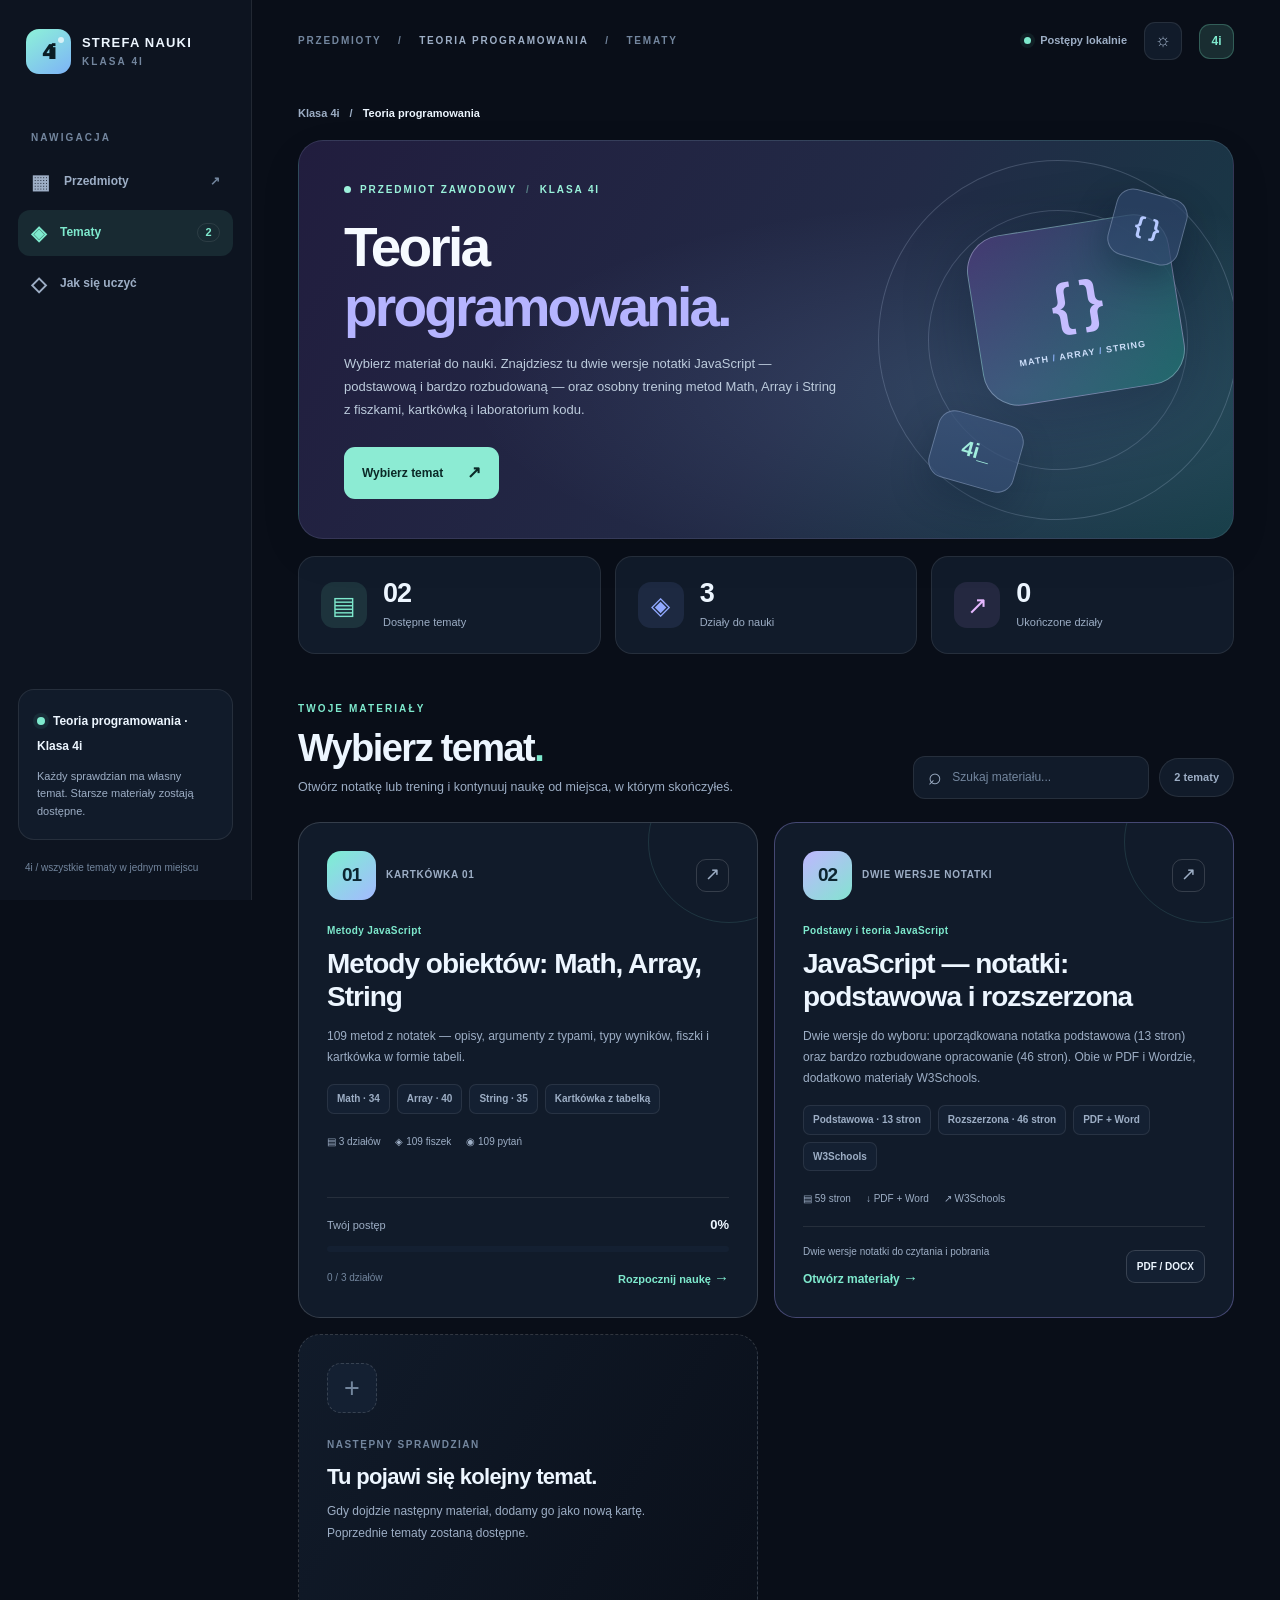
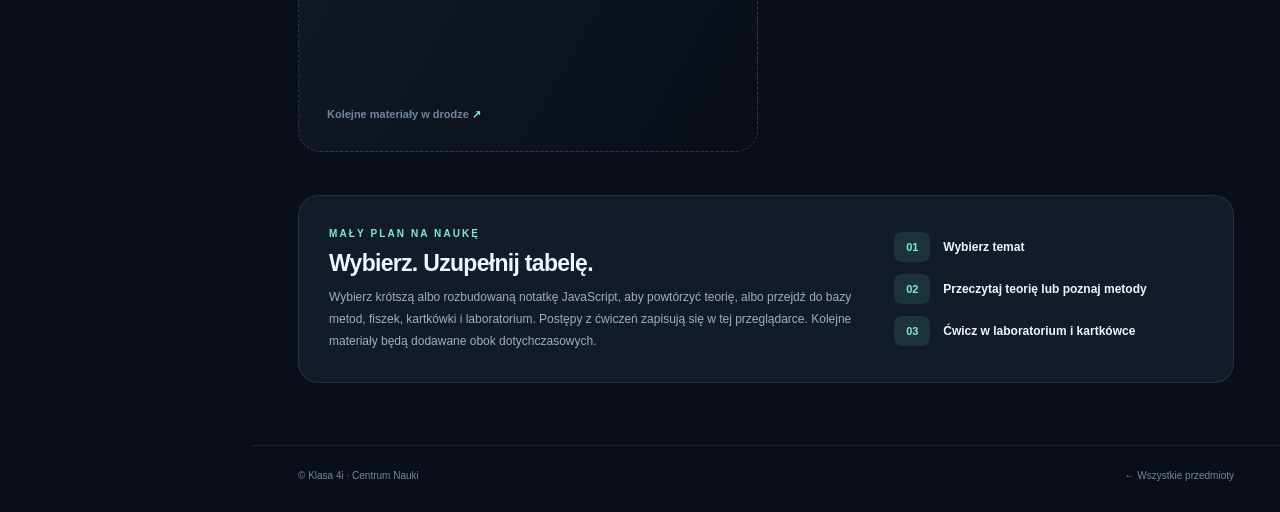
==== commit b2e0e119: "Add files via upload" ====
--- a/subjects/teoria-programowania/index.html
+++ b/subjects/teoria-programowania/index.html
@@ -44,7 +44,7 @@
         <div class="hero-info">
           <div class="topic-eyebrow"><span class="topic-pulse"></span> PRZEDMIOT ZAWODOWY <span class="hero-sep">/</span> KLASA 4I</div>
           <h1 id="heroTitle">Teoria<br><em>programowania.</em></h1>
-          <p>Wybierz materiał do nauki. Znajdziesz tu pełne opracowanie JavaScript oraz osobny trening metod Math, Array i String z fiszkami, kartkówką i laboratorium kodu.</p>
+          <p>Wybierz materiał do nauki. Znajdziesz tu dwie wersje notatki JavaScript — podstawową i bardzo rozbudowaną — oraz osobny trening metod Math, Array i String z fiszkami, kartkówką i laboratorium kodu.</p>
           <a class="hero-action" href="#tematy">Wybierz temat <span aria-hidden="true">↗</span></a>
         </div>
         <div class="topic-illustration" aria-hidden="true"><div class="topic-orbit orbit-a"></div><div class="topic-orbit orbit-b"></div><div class="topic-illustration-main">{ }<span>MATH <b>/</b> ARRAY <b>/</b> STRING</span></div><div class="topic-floating topic-floating-top">{ }</div><div class="topic-floating topic-floating-bottom">4i_</div></div>
@@ -57,12 +57,12 @@
       <section id="tematy" class="topic-library" aria-labelledby="topicsTitle">
         <div class="topic-section-top">
           <div><div class="section-eyebrow">TWOJE MATERIAŁY</div><h2 id="topicsTitle">Wybierz temat<span class="heading-dot">.</span></h2><p>Otwórz notatkę lub trening i kontynuuj naukę od miejsca, w którym skończyłeś.</p></div>
-          <div class="topics-tools"><label class="topic-search"><span aria-hidden="true">⌕</span><span class="sr-only">Wyszukaj temat</span><input type="search" id="topicSearch" autocomplete="off" placeholder="Szukaj sprawdzianu..." aria-label="Szukaj tematu"></label><span id="topicCount" class="topic-count">1 temat</span></div>
+          <div class="topics-tools"><label class="topic-search"><span aria-hidden="true">⌕</span><span class="sr-only">Wyszukaj temat</span><input type="search" id="topicSearch" autocomplete="off" placeholder="Szukaj materiału..." aria-label="Szukaj tematu"></label><span id="topicCount" class="topic-count">1 temat</span></div>
         </div>
         <div id="topicGrid" class="topic-grid" aria-live="polite"></div>
         <p id="topicEmpty" class="topic-empty" hidden>Nie znaleziono takiego tematu. Sprawdź pisownię lub wpisz inne słowo.</p>
       </section>
-      <section id="jak-to-dziala" class="topic-help" aria-label="Jak korzystać"><div><div class="section-eyebrow">MAŁY PLAN NA NAUKĘ</div><h2>Wybierz. Uzupełnij tabelę.</h2><p>Wybierz pełną notatkę, aby powtórzyć teorię JavaScript, albo przejdź do bazy metod, fiszek, kartkówki i laboratorium. Postępy z ćwiczeń zapisują się w tej przeglądarce. Kolejne materiały będą dodawane obok dotychczasowych.</p></div><div class="topic-steps"><span><b>01</b> Wybierz temat</span><span><b>02</b> Przeczytaj teorię lub poznaj metody</span><span><b>03</b> Ćwicz w laboratorium i kartkówce</span></div></section>
+      <section id="jak-to-dziala" class="topic-help" aria-label="Jak korzystać"><div><div class="section-eyebrow">MAŁY PLAN NA NAUKĘ</div><h2>Wybierz. Uzupełnij tabelę.</h2><p>Wybierz krótszą albo rozbudowaną notatkę JavaScript, aby powtórzyć teorię, albo przejdź do bazy metod, fiszek, kartkówki i laboratorium. Postępy z ćwiczeń zapisują się w tej przeglądarce. Kolejne materiały będą dodawane obok dotychczasowych.</p></div><div class="topic-steps"><span><b>01</b> Wybierz temat</span><span><b>02</b> Przeczytaj teorię lub poznaj metody</span><span><b>03</b> Ćwicz w laboratorium i kartkówce</span></div></section>
     </main>
     <footer class="footer"><span>© Klasa 4i · Centrum Nauki</span><span><a href="../../index.html">← Wszystkie przedmioty</a></span></footer>
   </div>
